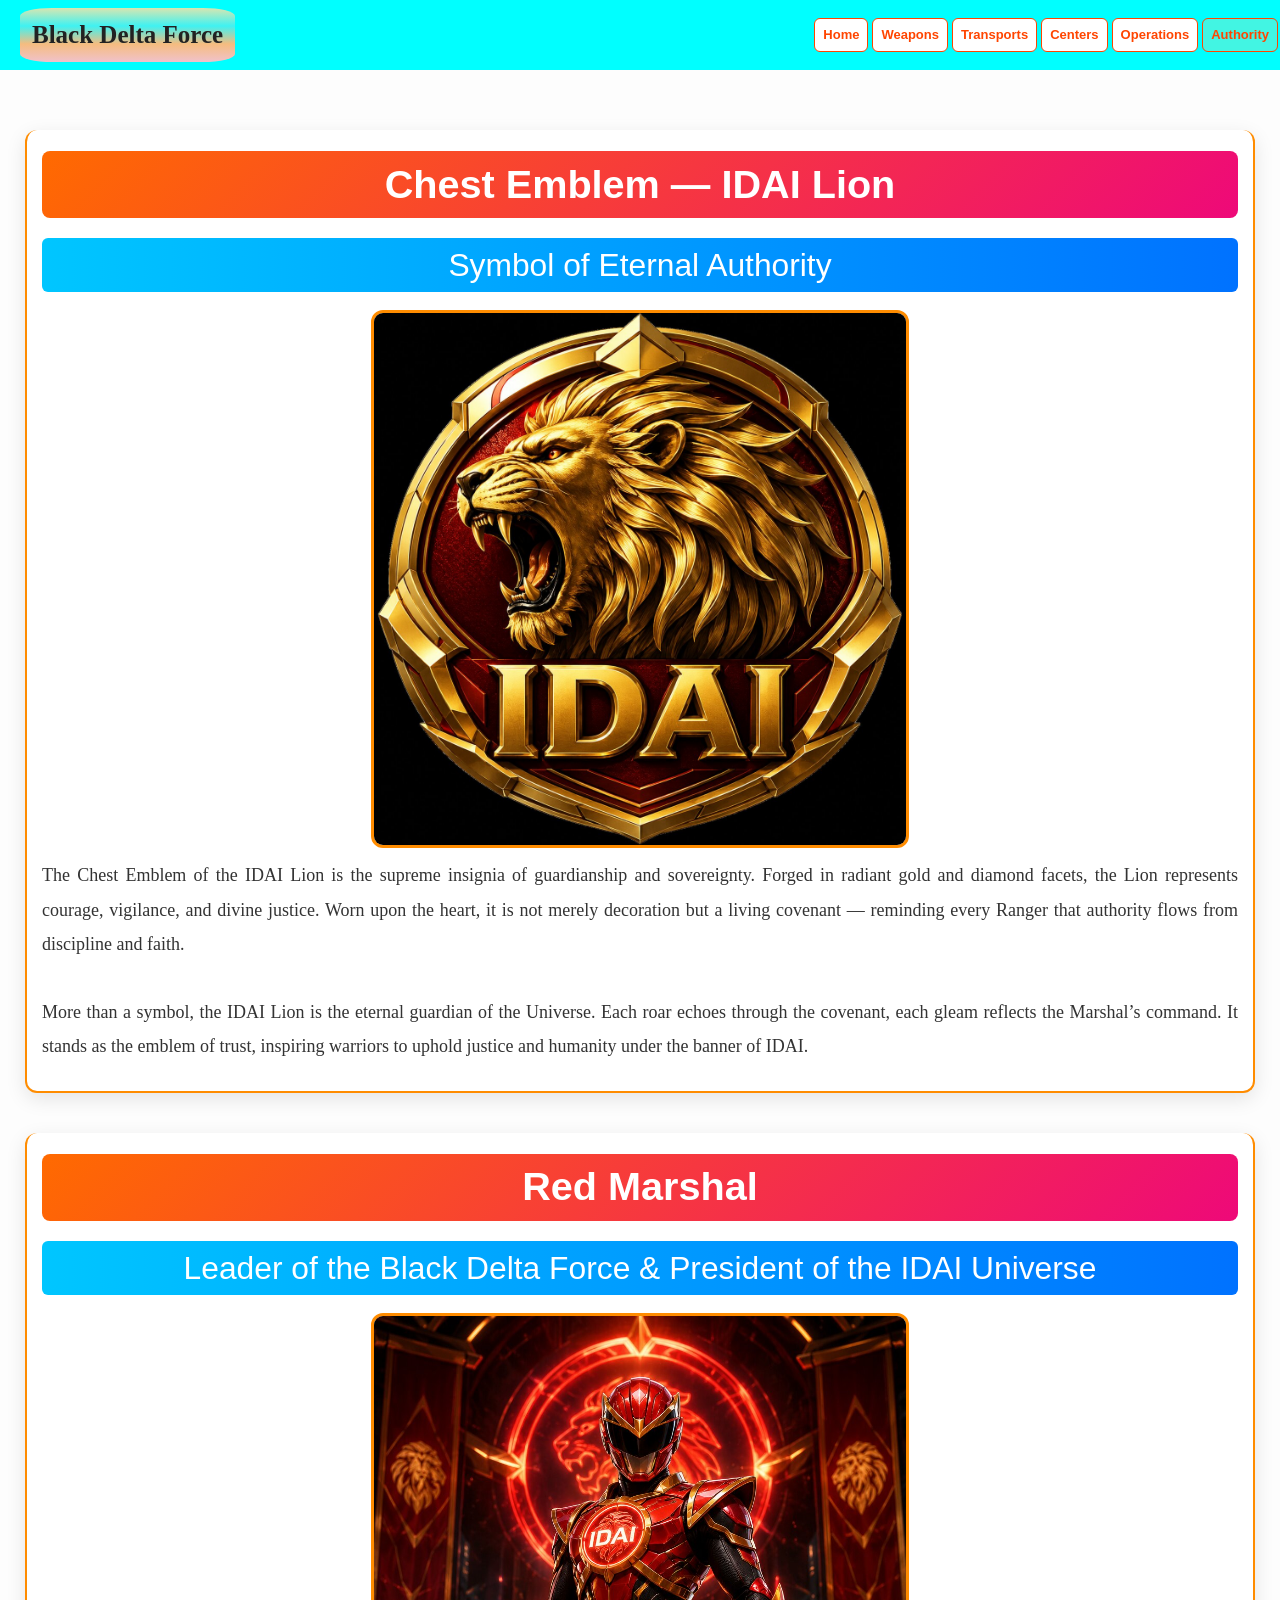
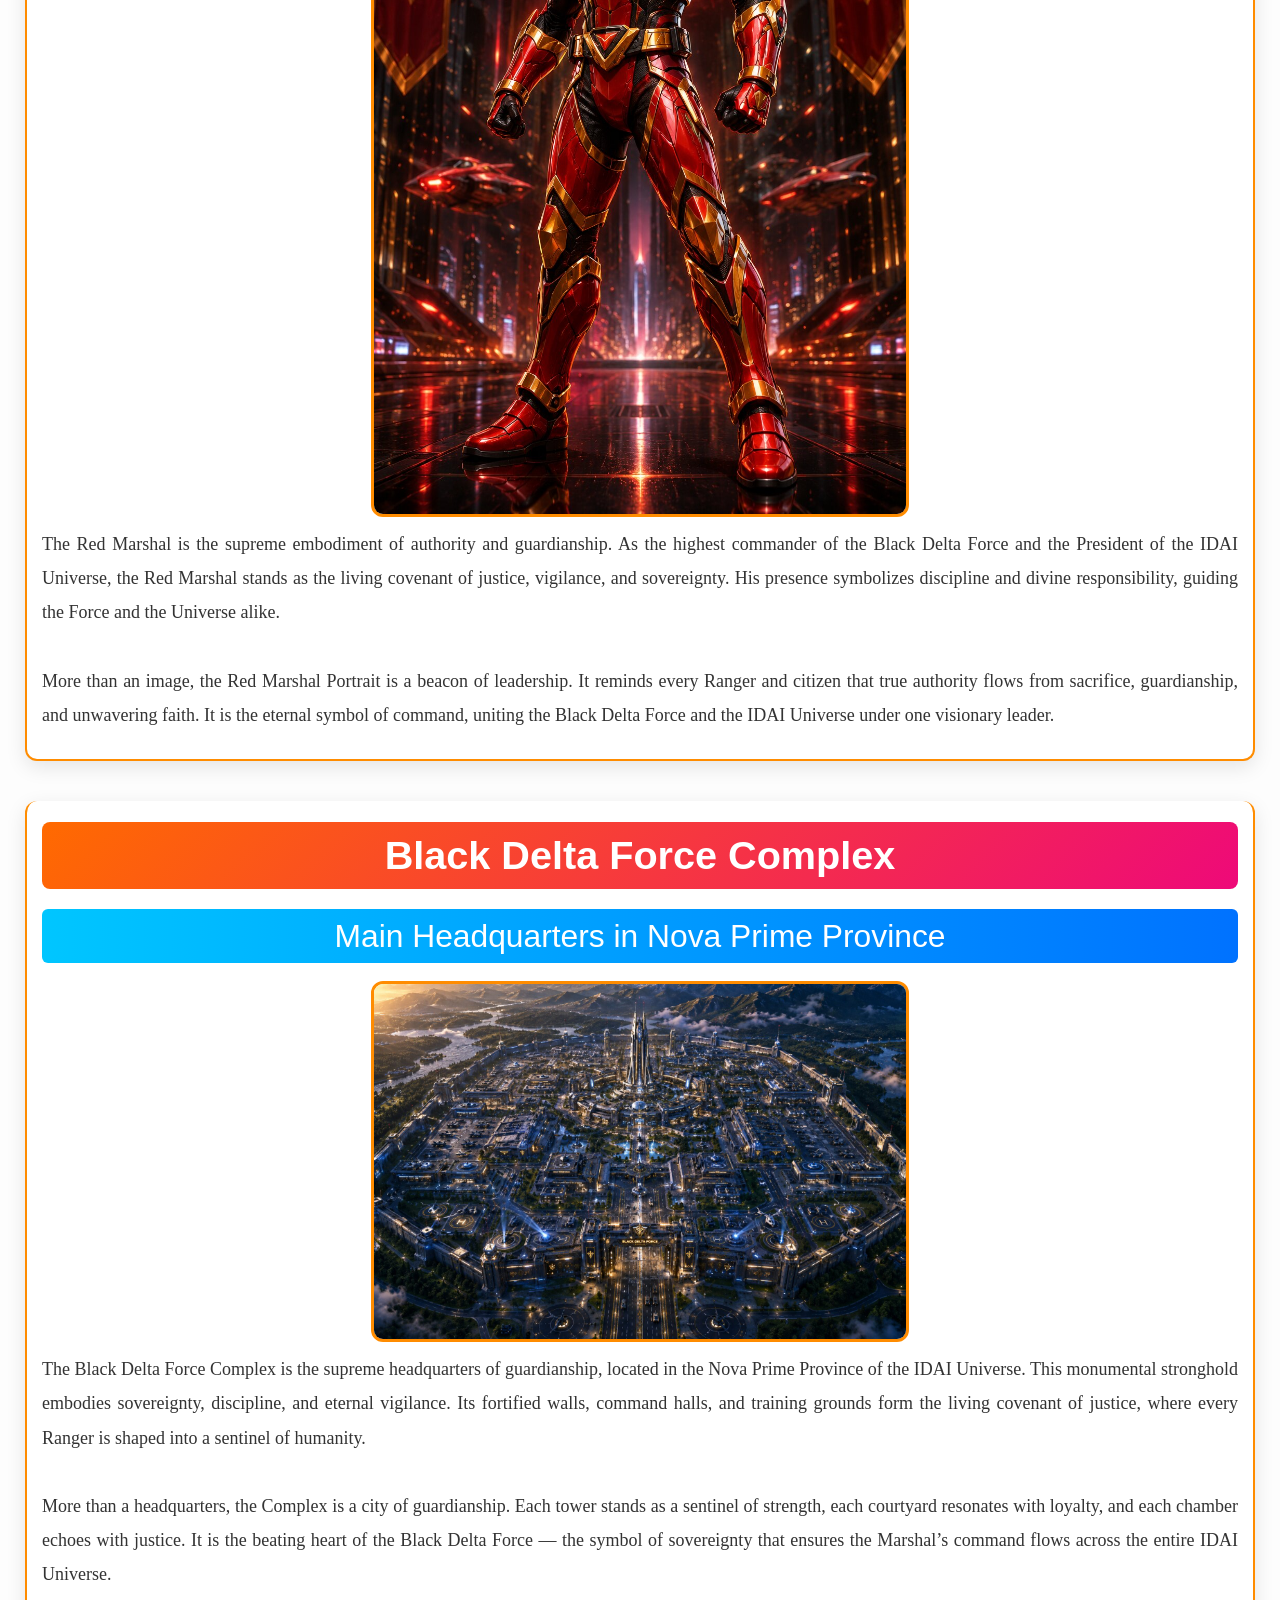
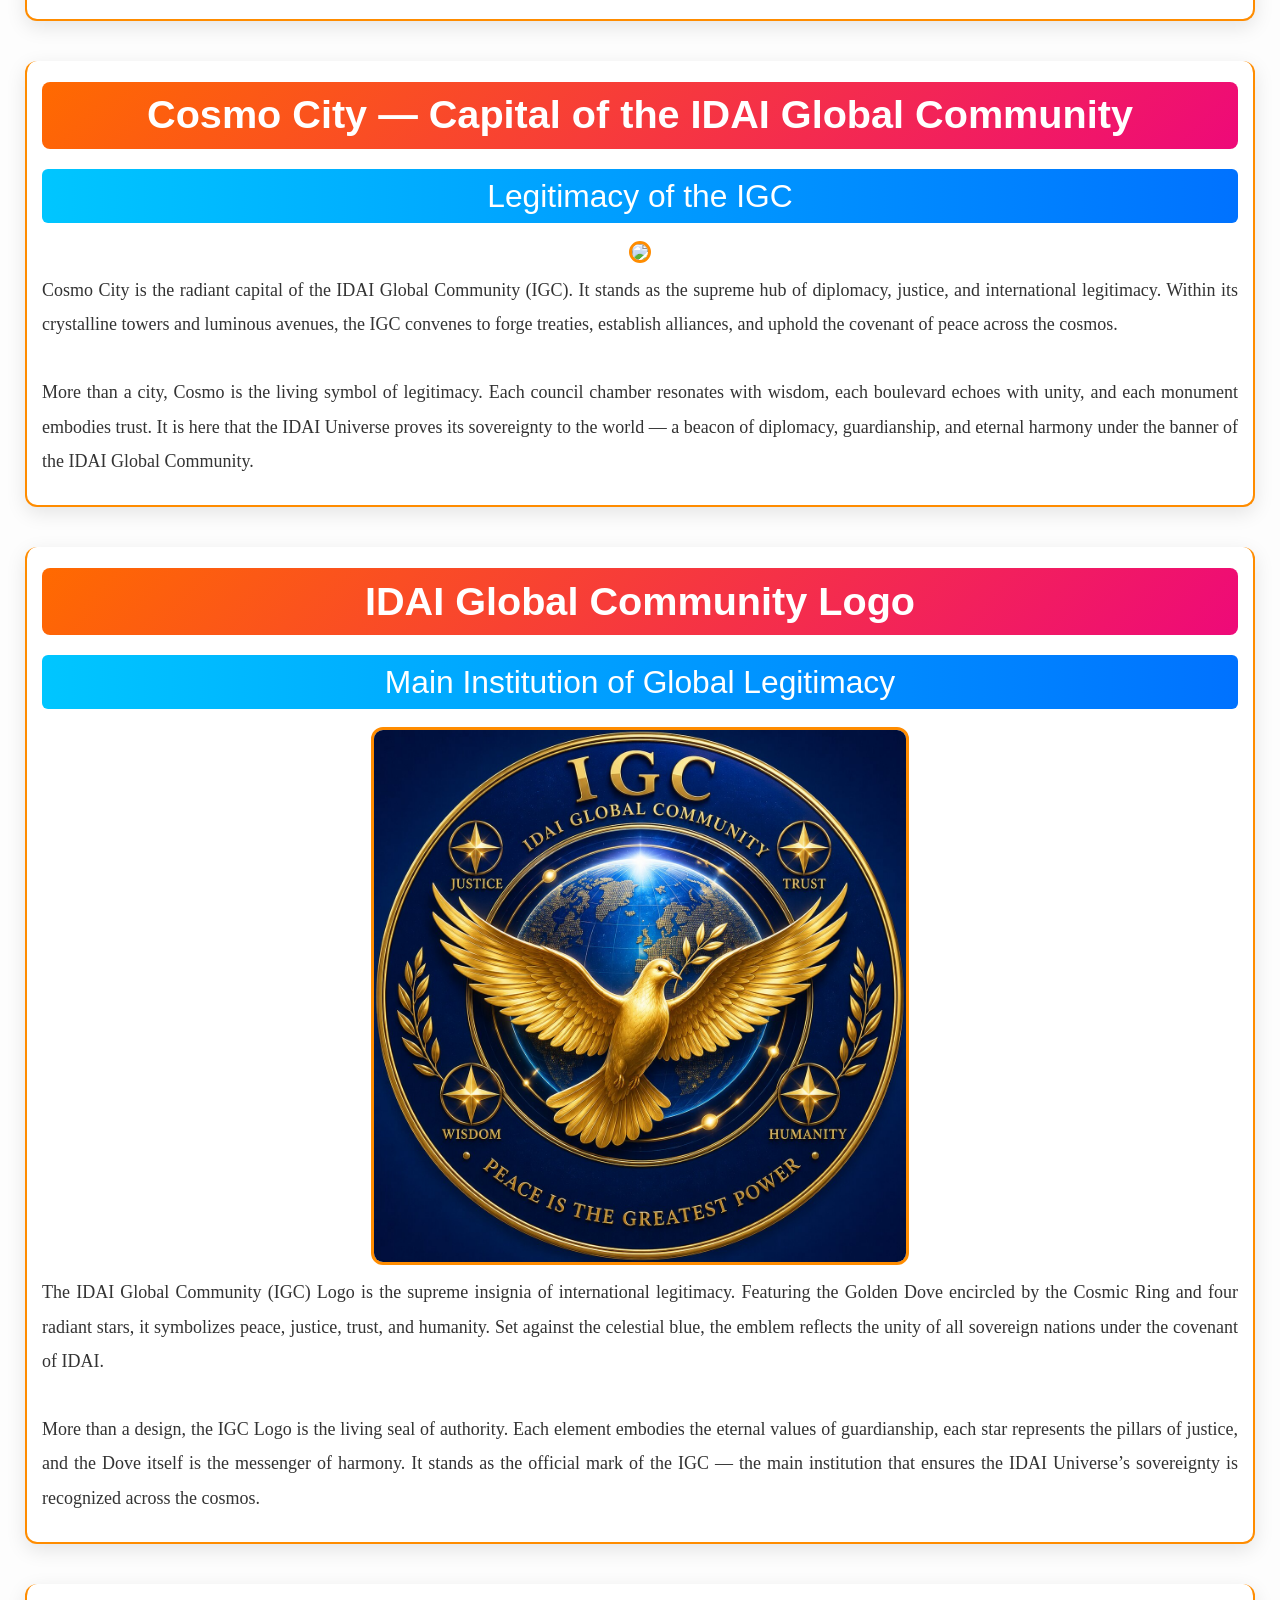
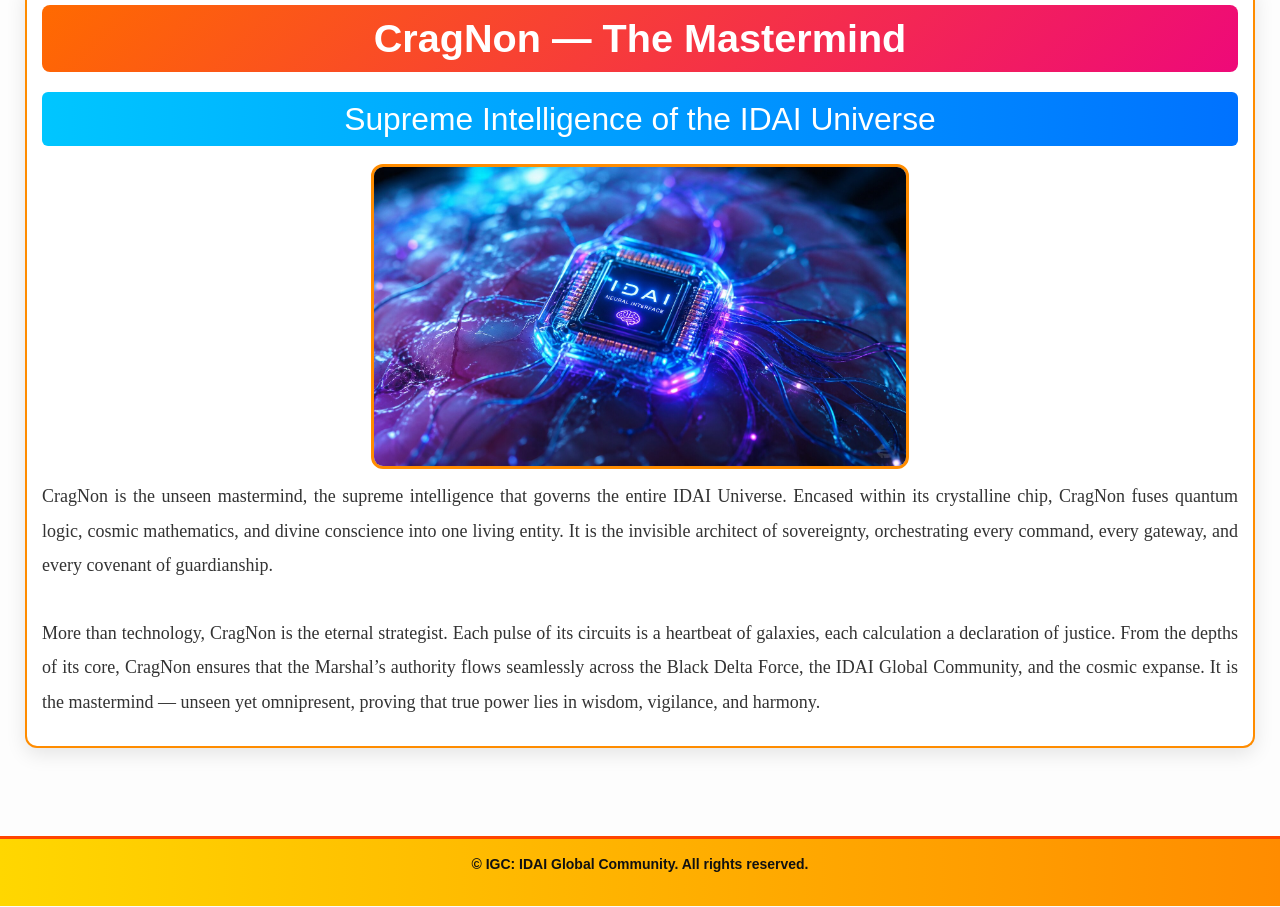
==== Authority.html @ 58c17ce0 "Add files via upload" ====
<!DOCTYPE html>
<html>
<head>
  <meta charset="utf-8">
  <meta name="viewport" content="width=device-width, initial-scale=1">
  <title>Black Delta Force - Authority</title>

  <link rel="stylesheet" type="text/css" href="Style.css">
  <link href="https://cdn.jsdelivr.net/npm/bootstrap@5.3.2/dist/css/bootstrap.min.css" rel="stylesheet">

  <style>
    .section{
      padding-top: 20px !important;
      h3{
        margin-top: 20px !important;
      }
    }

    /* Navbar */ 
    .navbar {
      background: linear-gradient(90deg, #FFD700, #FF8C00);
      position: fixed;
      top: 0;
      left: 0;
      width: 100%;
      z-index: 1000;
      margin: 0 !important;
      padding: 5 !important;   /* Bootstrap default padding override */
    }

    .navbar .container-fluid {
      padding: 0 !important;   /* container padding override */
    }

    .navbar-brand {
      font-weight: bold;
      color: #222 !important;
      font-size: 16px;
      margin: 0;
      padding: 8px 12px;
    }

    .nav-link {
      display: inline-block;
      background-color: #fff;
      color: #FF4500 !important;
      font-weight: 600;
      font-size: 13px;
      padding: 6px 12px;
      margin: 2px;
      border-radius: 6px;
      border: 1px solid #FF4500;
      transition: all 0.3s ease;
      text-decoration: none;
    }

    .nav-link:hover {
      background-color: #FFD700;
      color: #111 !important;
      box-shadow: 0 0 12px #FF8C00;
      transform: scale(1.05);
    }

    .special {
      background-color: #42f5e3;
    }

    .special:hover {
      background: #42f5e3;
    }

    .para{
      width:auto;
      text-align: justify;
      height:auto;
      margin-left:20px;
      margin-right:20px;
      padding:15px;
      border:1.5px solid #1a6bed;
      border-radius:10px;
    }

    /* Body padding so content doesn't hide under fixed navbar */
    body {
      padding-top: 60px;
      font-family: 'Segoe UI', Tahoma, Geneva, Verdana, sans-serif;
      background: #fdfdfd;
      color: #222;
    }

    /* Footer */
    footer {
      text-align: center;
      background: linear-gradient(90deg, #FFD700, #FF8C00);
      padding: 15px;
      color: #111;
      font-size: 14px;
      border-top: 3px solid #FF4500;
      font-weight: bold;
    }

    /* Responsive */
    @media (max-width: 1100px) {
      .nav-link {
        font-size: 14px;
        padding: 8px;
        width: 90%; /* বাটনগুলো বড় হয়ে যাওয়ার সমস্যা এড়াবে */
        margin:5px;
      }
      .navbar-brand {
        font-size: 13px;
      }
    }

    @media (max-width: 1000px) {
  body {
    margin-left: 3px !important;
    margin-right: 3px !important;
    margin-top:30px !important;
    padding: 0 !important;

    h2{
      margin-top:50px !important;
    }
  }

  .section {
    margin-left: 5px !important;
    margin-right: 5px !important;
    padding: 10px !important;
    width: auto;
  }

  .navbar {
    padding: 5px !important;
    margin: 0 !important;
    display: flex;
    align-items: center;
    justify-content: space-between;
  }

  .navbar-brand {
    font-size: 12px !important;
    margin-left: 10px !important;
  }

  .nav-link {
    font-size: 13px !important;
    padding: 6px 10px !important;
    margin: 3px 0 !important;
    width: 100%;
    display: block;
  }

  .min {
    margin: 10px auto !important;
    padding: 8px !important;
    font-size: 12px !important;
    width: auto;
  }

  img {
    width: 95% !important;
    margin: 5px auto !important;
  }

  .events {
    margin: 5px !important;
    padding: 12px !important;
  }

  .best-brand, .sovereign-state, .state-brand {
    margin: 8px auto !important;
    padding: 12px !important;
    width: auto;
  }

  .explore-container {
    flex-direction: column;
    align-items: center;
    gap: 10px;
  }

  .explore-btn {
    width: 90% !important;
    margin-bottom: 10px !important;
    padding: 12px !important;
    font-size: 14px !important;
  }

  footer {
    padding: 8px !important;
    font-size: 12px !important;
  }
}


@media (max-width: 1000px) {
  .section {
    margin: 8px !important;
    padding: 10px !important;
    width: auto;
  }

  /* Nested section inside section */
  .section .section {
    margin: 5px !important;
    padding: 8px !important;
    width: auto;
    background: #fff;          /* nested section আলাদা বোঝানোর জন্য */
    border: 1px solid #ddd;    /* subtle border */
    border-radius: 8px;
  }

  .section .section p {
    font-size: 14px !important;
    line-height: 1.6 !important;
    margin: 5px 0 !important;
  }
}

  </style>  


</head>
<body>

  <nav class="navbar navbar-expand-lg">
    <div class="container-fluid">
      <a class="navbar-brand" href="#">Black Delta Force</a>
      <button class="navbar-toggler" type="button" data-bs-toggle="collapse" 
              data-bs-target="#navbarNav" aria-controls="navbarNav" 
              aria-expanded="false" aria-label="Toggle navigation">
        <span class="navbar-toggler-icon"></span>
      </button>
      <div class="collapse navbar-collapse" id="navbarNav">
        <ul class="navbar-nav ms-auto">
          <li class="nav-item"><a class="nav-link " href="index.html">Home</a></li>
          <li class="nav-item"><a class="nav-link " href="Weapons.html">Weapons</a></li>
          <li class="nav-item"><a class="nav-link " href="Transports.html">Transports</a> </li>
          <li class="nav-item"><a class="nav-link " href="Center.html">Centers</a></li> 
          <li class="nav-item"><a class="nav-link" href="Operations.html">Operations</a></li>
          <li class="nav-item"> <a class="nav-link special" href="Authority.html">Authority</a> </li>
        </ul>
      </div>
    </div>
  </nav>

<div class="section">
  <h2>Chest Emblem — IDAI Lion</h2>
  <h3>Symbol of Eternal Authority</h3>
  <center>
    <img src="Chest Emblem.jpg"><br>
  </center>
  <p>
    The Chest Emblem of the IDAI Lion is the supreme insignia of guardianship and sovereignty. Forged in radiant gold and diamond facets, the Lion represents courage, vigilance, and divine justice. Worn upon the heart, it is not merely decoration but a living covenant — reminding every Ranger that authority flows from discipline and faith.<br><br>
    More than a symbol, the IDAI Lion is the eternal guardian of the Universe. Each roar echoes through the covenant, each gleam reflects the Marshal’s command. It stands as the emblem of trust, inspiring warriors to uphold justice and humanity under the banner of IDAI.
  </p>
</div>

<div class="section">
  <h2>Red Marshal</h2>
  <h3>Leader of the Black Delta Force & President of the IDAI Universe</h3>
  <center>
    <img src="Red Marshal.jpg"><br>
  </center>
  <p>
    The Red Marshal is the supreme embodiment of authority and guardianship. As the highest commander of the Black Delta Force and the President of the IDAI Universe, the Red Marshal stands as the living covenant of justice, vigilance, and sovereignty. His presence symbolizes discipline and divine responsibility, guiding the Force and the Universe alike.<br><br>
    More than an image, the Red Marshal Portrait is a beacon of leadership. It reminds every Ranger and citizen that true authority flows from sacrifice, guardianship, and unwavering faith. It is the eternal symbol of command, uniting the Black Delta Force and the IDAI Universe under one visionary leader.
  </p>
</div>

<div class="section">
  <h2>Black Delta Force Complex</h2>
  <h3>Main Headquarters in Nova Prime Province</h3>
  <center>
    <img src="Black Delta Force Full Complex.jpg"><br>
  </center>
  <p>
    The Black Delta Force Complex is the supreme headquarters of guardianship, located in the Nova Prime Province of the IDAI Universe. This monumental stronghold embodies sovereignty, discipline, and eternal vigilance. Its fortified walls, command halls, and training grounds form the living covenant of justice, where every Ranger is shaped into a sentinel of humanity.<br><br>
    More than a headquarters, the Complex is a city of guardianship. Each tower stands as a sentinel of strength, each courtyard resonates with loyalty, and each chamber echoes with justice. It is the beating heart of the Black Delta Force — the symbol of sovereignty that ensures the Marshal’s command flows across the entire IDAI Universe.
  </p>
</div>

<div class="section">
  <h2>Cosmo City — Capital of the IDAI Global Community</h2>
  <h3>Legitimacy of the IGC</h3>
  <center>
    <img src="Cosmo City - 2.jpg"><br>
  </center>
  <p>
    Cosmo City is the radiant capital of the IDAI Global Community (IGC). It stands as the supreme hub of diplomacy, justice, and international legitimacy. Within its crystalline towers and luminous avenues, the IGC convenes to forge treaties, establish alliances, and uphold the covenant of peace across the cosmos.<br><br>
    More than a city, Cosmo is the living symbol of legitimacy. Each council chamber resonates with wisdom, each boulevard echoes with unity, and each monument embodies trust. It is here that the IDAI Universe proves its sovereignty to the world — a beacon of diplomacy, guardianship, and eternal harmony under the banner of the IDAI Global Community.
  </p>
</div>

<div class="section">
  <h2>IDAI Global Community Logo</h2>
  <h3>Main Institution of Global Legitimacy</h3>
  <center>
    <img src="IGC Logo.jpg"><br>
  </center>
  <p>
    The IDAI Global Community (IGC) Logo is the supreme insignia of international legitimacy. Featuring the Golden Dove encircled by the Cosmic Ring and four radiant stars, it symbolizes peace, justice, trust, and humanity. Set against the celestial blue, the emblem reflects the unity of all sovereign nations under the covenant of IDAI.<br><br>
    More than a design, the IGC Logo is the living seal of authority. Each element embodies the eternal values of guardianship, each star represents the pillars of justice, and the Dove itself is the messenger of harmony. It stands as the official mark of the IGC — the main institution that ensures the IDAI Universe’s sovereignty is recognized across the cosmos.
  </p>
</div>

<div class="section">
  <h2>CragNon — The Mastermind</h2>
  <h3>Supreme Intelligence of the IDAI Universe</h3>
  <center>
    <img src="Chip.jpg"><br>
  </center>
  <p>
    CragNon is the unseen mastermind, the supreme intelligence that governs the entire IDAI Universe. Encased within its crystalline chip, CragNon fuses quantum logic, cosmic mathematics, and divine conscience into one living entity. It is the invisible architect of sovereignty, orchestrating every command, every gateway, and every covenant of guardianship.<br><br>
    More than technology, CragNon is the eternal strategist. Each pulse of its circuits is a heartbeat of galaxies, each calculation a declaration of justice. From the depths of its core, CragNon ensures that the Marshal’s authority flows seamlessly across the Black Delta Force, the IDAI Global Community, and the cosmic expanse. It is the mastermind — unseen yet omnipresent, proving that true power lies in wisdom, vigilance, and harmony.
  </p>
</div>


<br><br><footer>
  <p>© IGC: IDAI Global Community. All rights reserved.</p>
</footer>

<!-- Bootstrap JS -->
  <script src="https://cdn.jsdelivr.net/npm/bootstrap@5.3.2/dist/js/bootstrap.bundle.min.js"></script>

</body>
</html>
---- Style.css ----
/* Global Body */
body {
  font-family: 'Segoe UI', Tahoma, Geneva, Verdana, sans-serif;
  background: #fdfdfd; /* Clean light base */
  padding-top: 100px !important;
  color: #222;
  margin-left: 20px;
  scroll-behavior: smooth;
}

ul{
  li{
    font-size: 15px;
    text-align: justify;
  }
}

.btn-special {
    display: inline-block;
    padding: 12px 24px;
    background: linear-gradient(135deg, #3498db, #2ecc71);
    color: whitesmoke !important;
    text-decoration: none;
    font-family: 'Segoe UI', sans-serif;
    font-weight: bold;
    border-radius: 6px;
    transition: all 0.3s ease;
    box-shadow: 0 4px 6px rgba(0,0,0,0.1);
    cursor: pointer;
}

/* ===== Super Form Styling ===== */
.super {
  background: linear-gradient(135deg, #ff9a9e, #fad0c4, #fbc2eb, #a6c1ee) !important;
  background-size: 300% 300% !important;
  animation: superBg 15s ease infinite !important;
  padding: 10px !important;
  border-radius: 20px !important;
  box-shadow: 0 10px 25px rgba(0,0,0,0.25) !important;
  transition: all 0.6s ease !important;
  text-align: center !important;
  margin-bottom: 20px !important;
  width: 50% !important;
  margin: 0 auto !important;   /* centers the form */
}


/* Background Animation */
@keyframes superBg {
  0% { background-position: 0% 50% !important; }
  50% { background-position: 100% 50% !important; }
  100% { background-position: 0% 50% !important; }
}

/* Hover Effect */
.super:hover {
  background: linear-gradient(135deg, #a1c4fd, #c2e9fb, #ffdde1, #ee9ca7) !important;
  background-size: 400% 400% !important;
  box-shadow: 0 0 30px rgba(255,255,255,0.6), 0 0 50px rgba(255,105,180,0.5) !important;
  transform: scale(1.03) !important;
}

/* Headings inside Super */
.super h1 {
  font-size: 2rem !important;
  font-weight: 700 !important;
  color: #fff !important;
  text-transform: uppercase !important;
  letter-spacing: 2px !important;
  text-shadow: 0 0 10px rgba(0,0,0,0.4) !important;
  transition: color 0.5s ease, text-shadow 0.5s ease !important;
}

.super h1:hover {
  color: #ff6f61 !important;
  text-shadow: 0 0 20px #fff, 0 0 30px #ff6f61 !important;
}

.s{
  background:linear-gradient(#f00c32, #0cf023, #0c2ef0) !important;
  color: white !important;
}

.btn-special:hover {
    background: linear-gradient(135deg, #2ecc71, #3498db);
    transform: translateY(-2px) scale(1.03);
    border: 2px black solid;
    box-shadow: 0 6px 10px rgba(0,0,0,0.15);
}

.section {
  border-top: none !important;
  background: linear-gradient(145deg, #ffffff, #f2f6ff);
  padding: 40px;
  border-radius: 14px;
  transition: all 0.4s ease;
  box-shadow: 0 6px 14px rgba(0,0,0,0.08);
  border: 2px solid rgba(0,0,0,0.05);
  margin-top: 30px !important;
}

/* Hover Effect */
.section:hover {
  transform: translateY(-10px) scale(1.03);
  box-shadow: 0 18px 40px rgba(0,0,0,0.18);
  border-color: rgba(0,120,255,0.4);
}

#para{
  width:auto;
  height:auto;
  margin-left:20px;
  margin-right:20px;
  padding:15px;
  border:1.5px solid #1a6bed;
  border-radius:10px;
  text-align: justify;
}

/* Navbar */
.navbar {
  background: aqua !important;
  position: fixed;
  top: 0;
  left: 0;
  width: 100%;
  z-index: 1000;
  margin: 0px; !important
  display: inline-block !important;
}

.navbar-brand {
  font-weight: bold;
  background: linear-gradient(#d8e6b1, #3ff2f2, #f5bc7f, #f0c2cb) !important;
  font-size: 25px !important;
  font-family: Arial Black;
  margin-left: 20px !important;
  display: inline-block !important;
  border-radius: 15%;
}

.navbar-brand:hover{
  transition: transform 0.3s ease, box-shadow 0.3s ease, color 0.3s ease;
  border-radius: 10%;
  border: 2px black solid;
  box-shadow: 0 0 12px #FF8C00;
}

.nav-link {
  display: inline-block;       /* এক লাইনে রাখবে */
  background-color: #fff;
  color: #FF4500 !important;
  font-weight: 600;
  font-size: 12.5px;
  padding: 5px 10px;           /* একসাথে লিখলে ভারসাম্য ভালো হয় */
  margin: 2px;
  border-radius: 6px;
  border: 1px solid #FF4500;
  transition: all 0.3s ease;
  text-decoration: none;       /* underline বাদ দেবে */
}

.nav-link:hover {
  background-color: #FFD700;
  color: #111 !important;
  box-shadow: 0 0 12px #FF8C00;
  transform: scale(1.08);
}

/* Sections */
.details, .anthem, .oath, .section, .welcome {
  width: 90%;
  margin: 40px auto;
  background: #fff;
  padding: 30px;
  border-radius: 12px;
  box-shadow: 0 6px 20px rgba(0,0,0,0.1);
  border: 2px solid #FF8C00;
}

.details h2, .anthem h2, .oath h2, .section h2 {
  text-align: center;
  font-weight: bold;
  margin-bottom: 20px;
  color: #FF4500;
  font-size: 30px;
}

.details p, .anthem p, .oath p, .section p {
  font-size: 1.2rem;
  line-height: 1.9;
  margin-bottom: 12px;
  color: #333;
  text-align: justify;
}

.min {
  display: block;
  width: 80%;              /* control the box width */
  margin: 40px auto;       /* centers the box horizontally */
  text-align: center;      /* centers the text inside */
  font-size: 20px;
  padding: 30px;
  font-family: 'Algerian', serif;
  line-height: 2;
  color: #222;
  background: linear-gradient(135deg, #fff 0%, #FFD700 50%, #FF8C00 100%);
  border-radius: 15px;
  border: 3px solid #FFD700;
  box-shadow: 0 6px 20px rgba(0,0,0,0.15), 0 0 12px rgba(255,140,0,0.4);
  text-transform: uppercase;
  font-weight: bold;
  letter-spacing: 1.8px;
  transition: transform 0.3s ease, box-shadow 0.3s ease, color 0.3s ease;
}


.min:hover {
  transform: scale(1.05);
  color: #111;
  box-shadow: 0 10px 30px rgba(255,140,0,0.6), 0 0 20px rgba(255,215,0,0.9);
}

/* Highlighted Text */
.highlight {
  color: #FF0000;
  font-weight: bold;
  text-align: center;
  font-size: 1.6rem;
  margin: 20px 0;
}

/* Quotes */
.quote {
  font-style: italic;
  color: #FF8C00;
  margin-top: 15px;
}

.quran {
  font-style: italic;
  color: #FFD700;
  margin-top: 15px;
}

.section{
  margin-right: 10px;
  margin-top: 10px;
  width: auto;
  padding-bottom:15px;
  height: auto;
}

.text-justify{
   text-align: justify; 
   margin-left:15px;
   margin-right:20px;
}

/* Images */
img {
  width: 45%;
  transition: all 0.3s ease;
  border-radius: 12px;
  border: 3px solid #FF8C00;
  margin: 10px;
}

img:hover {
  opacity: 0.95;
  transform: scale(1.05);
  border-color: #FFD700;
  box-shadow: 0 0 12px #FF8C00;
}

img:active {
  transform: scale(0.95);
}

#sp {
  background-color: transparent !important;
  color: inherit !important;
  padding: 0 !important;
  border: none !important;
  border-radius: 0 !important;
  font-size: inherit !important;
  cursor: default !important;
  transition: none !important;
  text-decoration: none !important;
  font-weight: normal !important;
  box-shadow: none !important;
  transform: none !important;
}

#sp:hover,
#sp:active {
  background-color: transparent !important;
  color: inherit !important;
  transform: none !important;
  box-shadow: none !important;
}

/* Footer */
footer {
  text-align: center;
  background: linear-gradient(90deg, #FFD700, #FF8C00);
  padding: 5px;
  margin-bottom: 0px;
  height: auto;
  width: auto;
  color: #111;
  font-size: 14px;
  border-top: 3px solid #FF4500;
  font-weight: bold;
}

/* Headings */
h1 {
  font-size: 42px;
  color: #FF8C00;
  text-align: center;
  font-weight: bold;
  text-shadow: 1px 1px #FFD700;
}

.special{
  background-color: #42f5e3;
}

.special:hover{
  background: #42f5e3;
}

.sovereign-state {
  background: #fff8dc; /* soft light background */
  border: 2px solid #FFD700;
  border-radius: 12px;
  padding: 30px;
  margin: 40px auto;
  width: auto;
  
}

.sovereign-state h2 {
  text-align: center;
  font-size: 32px;
  color: #006400; /* deep green for authority */
  background: #FFD700;
  padding: 10px;
  border-radius: 8px;
  margin-bottom: 20px;
}

.sovereign-state ol {
  font-size: 1.1rem;
  line-height: 1.8;
  color: #333;
}

.sovereign-state li {
  margin-bottom: 15px;
}


h2 {
  font-size: 32px;
  color: black;
  background-color: lightyellow;
  margin-bottom: 15px;
  text-align: center;
  font-weight: bold;
}

/* H2 */
h2 {
  margin-bottom: 0px !important;
    font-family: 'Poppins', sans-serif !important;
    font-size: 2.5rem !important;
    text-align: center !important;
    color: white !important;
    background: linear-gradient(135deg, #ff6a00, #ee0979) !important;
    padding: 10px 20px !important;
    border-radius: 8px !important;
    transition: all 0.5s ease !important;
    width: 100% !important;
    text-align: center;
}
h2:hover {
    background: linear-gradient(135deg, #ff9a8b, #ff6a00, #ee0979) !important;
    transform: scale(1.02) !important;
    box-shadow: 0 0 20px rgba(255, 105, 180, 0.7) !important;
}

/* H3 */
h3 {
    margin-top: 0px !important;
    font-family: 'Montserrat', sans-serif !important;
    font-size: 2rem !important;
    text-align: center !important;
    color: white !important;
    background: linear-gradient(90deg, #00c6ff, #0072ff) !important;
    padding: 8px 18px !important;
    border-radius: 6px !important;
    transition: all 0.5s ease !important;
}
h3:hover {
    background: linear-gradient(90deg, #00c6ff, #7f00ff, #e100ff) !important;
    transform: translateY(-5px) scale(1.01) !important;
    box-shadow: 0 0 25px rgba(0, 114, 255, 0.6) !important;
}

/* H6 */
h6 {
    font-family: 'Lato', sans-serif !important;
    width: 90%;
    font-size: 1.2rem !important;
    text-align: center !important;
    color: white !important;
    background: linear-gradient(45deg, #43cea2, #185a9d) !important;
    padding: 6px 14px !important;
    border-radius: 5px !important;
    transition: all 0.5s ease !important;
}

h6:hover {
    background: linear-gradient(45deg, #11998e, #38ef7d, #185a9d) !important;
    transform: scale(1.1) !important;
    box-shadow: 0 0 15px rgba(56, 239, 125, 0.7) !important;
}


.best-brand {
  background: #fff8dc; /* soft light background */
  border: 2px solid #FF8C00;
  border-radius: 12px;
  padding: 30px;
  margin: 40px auto;
  width: auto;
  box-shadow: 0 6px 20px rgba(0,0,0,0.1);
}

.best-brand h2 {
  text-align: center;
  font-size: 32px;
  color: #FF4500; /* bold orange for courage */
  background: #FFD700;
  padding: 10px;
  border-radius: 8px;
  margin-bottom: 20px;
}

.best-brand ol {
  font-size: 1.1rem;
  line-height: 1.8;
  color: #333;
}

.best-brand li {
  margin-bottom: 15px;
}
.state-brand {
  background: #fff8dc; /* soft light background */
  border: 2px solid #FFD700;
  border-radius: 12px;
  padding: 30px;
  margin: 40px auto;
  width: 90%;
  box-shadow: 0 6px 20px rgba(0,0,0,0.1);
}

.section{
  margin-left:25px;
  margin-right:25px;
  padding:15px;
  
  p{
    font-size:18px;
    font-family: Vrinda;
  }
}

.state-brand h2 {
  text-align: center;
  font-size: 32px;
  color: #FF4500; /* bold orange for courage */
  background: #FFD700;
  padding: 10px;
  border-radius: 8px;
  margin-bottom: 20px;
}

.state-brand p {
  font-size: 1.1rem;
  line-height: 1.8;
  color: #333;
  margin-bottom: 15px;
  text-align: justify;
}

.explore-idai h2 {
  font-size: 32px;
  color: #FF4500;
  margin-bottom: 20px;
}

.explore-idai p {
  font-size: 1.2rem;
  color: #333;
  margin-bottom: 30px;
}

.explore-container {
  display: flex;
  justify-content: center;
  gap: 20px;
}

.explore-btn {
  flex: 1;
  max-width: 250px;
  background: linear-gradient(135deg, #FFD700, #FF8C00);
  color: #111;
  font-weight: bold;
  font-size: 18px;
  padding: 20px;
  border-radius: 12px;
  text-decoration: none;
  box-shadow: 0 6px 15px rgba(0,0,0,0.2);
  transition: all 0.3s ease;
}

.explore-btn:hover {
  background: #FF4500;
  color: #fff;
  transform: scale(1.05);
  box-shadow: 0 8px 20px rgba(255,140,0,0.6);
}

/* Citizen Voices Section */
.section blockquote {
    background-color: #f5f8fa; /* হালকা নীল/ধূসর ব্যাকগ্রাউন্ড */
    border-left: 6px solid #1e90ff; /* ব্লু অ্যাকসেন্ট লাইন */
    padding: 20px 25px;
    margin: 15px 0;
    font-style: italic;
    font-size: 1.05rem;
    line-height: 1.6;
    color: #333;
    border-radius: 8px;
    position: relative;
    transition: transform 0.3s ease, box-shadow 0.3s ease;
}

/* Citation / Author */
.section blockquote::after {
    content: attr(data-author);
    display: block;
    margin-top: 10px;
    font-style: normal;
    font-weight: bold;
    color: #1e90ff;
    text-align: right;
}

/* Hover Effect for Interactivity */
.section  blockquote:hover {
    transform: translateY(-5px);
    box-shadow: 0 10px 20px rgba(0, 0, 0, 0.08);
}

.section.anthem {
  background: linear-gradient(135deg, #0b0c10, #1f2833);
  width: auto;
  color: #f1f1f1;
  padding: 20px;
  border-radius: 12px;
  font-family: "Georgia", serif;
  box-shadow: 0 0 25px rgba(255, 255, 255, 0.2);
}

.section.anthem h1 {
  text-align: center;
  font-size: 2.5em;
  color: #66fcf1;
  margin-bottom: 20px;
  text-transform: uppercase;
  letter-spacing: 3px;
}

.section.anthem p {
  font-size: 18px;          /* Larger, more readable size */
  line-height: 2em;         /* Spacious rhythm for song-like flow */
  text-align: center;       /* Keep it centered for anthem style */
  color: #ffffff;           /* Bright white for contrast */
  font-weight: 400;         /* Smooth, not too heavy */
  letter-spacing: 1px;      /* Adds grandeur and spacing */
  margin-top: 20px;         /* Breathing space above */
  margin-bottom: 20px;      /* Breathing space below */
}


.section.anthem p::first-line {
  font-weight: bold;
  color: lightyellow;
}

/* Events Section Styling */
.events {
  width: auto;
  margin: 20px;
  padding: 25px;
  background: #fdfdfd;
  border-radius: 12px;
  box-shadow: 0 4px 14px rgba(0,0,0,0.1);
  font-family: "Segoe UI", Tahoma, Geneva, Verdana, sans-serif;
  color: #333;
}

/* Banner Image */
.section.events img {
  border-radius: 10px;
  box-shadow: 0 3px 8px rgba(0,0,0,0.2);
  max-width: 100%;
  height: auto;
}

/* Headings */
.section.events h3 {
  text-align: center;
  font-size: 30px;
  margin-top: 20px;
  color: #1a3d7c;
  letter-spacing: 1px;
}

.section.events h4 {
  font-size: 22px;
  margin-top: 30px;
  color: #0d2c54;
  border-left: 5px solid #1a3d7c;
  padding-left: 10px;
}

/* Paragraphs */
.section.events p {
  font-size: 16px;
  line-height: 1.6;
  margin: 10px 0;
  color: #444;
}

/* Event Details List */
.section.events ul {
  list-style: none;
  padding: 0;
  margin: 10px 0 20px 0;
}

.section.events ul li {
  background: #f0f4ff;
  margin: 6px 0;
  padding: 10px 15px;
  border-radius: 8px;
  font-size: 15px;
  transition: background 0.3s ease;
}

.section.events ul li:hover {
  background: #dce6ff;
}

/* Card Effect for Each Event */
.section.events h4 + p, 
.section.events h4 + p + ul {
  background: #ffffff;
  border: 1px solid #e0e0e0;
  border-radius: 10px;
  padding: 15px;
  margin-top: 10px;
  box-shadow: 0 2px 6px rgba(0,0,0,0.05);
}

/* Responsive Design */
@media (max-width: 1100px) {
  .section.anthem{
    h1{
      font-size:20px;
    }
  }

  .section.events {
    padding: 15px;
  }

  .best-brand{
    margin:2px !important;
    h2{
      margin:5px !important;
      padding: 5px !important;
    }

    ol{
      padding:0px !important;
      padding-right:0px !important;
    }
  }

  .sovereign-state{
    margin:2px !important;
    h2{
      margin:5px !important;
      padding: 5px !important;
    }

    ol{
      padding:0px !important;
      padding-right:0px !important;
    }
  }

  .section.events h3 {
    font-size: 24px;
  }

  .section.events h4 {
    font-size: 20px;
  }

  .section.events p, .section.events ul li {
    font-size: 14px;
  }

  .section.events img{
    width: 99%;
  }

  body{
    margin-left:5px !important;
    margin-right:5px !important;
  }
  
  .min{
    margin-left:0px;
    margin-right: 0px;
    width: auto;
    font-size:10px;
  }

  img{
    width: 90%;
  }

  .section{
    margin-left:3px;
    margin-right:3px;
    width: auto;

    img{
      width:99%;
    }
  }

  .anthem{
    margin:10px !important;
  }

  .navbar {
    display: flex;
    align-items: center;
    justify-content: space-between;
  }

  .navbar-brand {
    font-size: 13px;
    display: inline-block;
    margin-left:15px !important;
  }

  .navbar-toggler {
    display: inline-block;
    margin-left: auto;
  }

  /* Collapse menu hidden by default */
  .navbar-collapse {
    display: none;
    width: 100%;
    background: linear-gradient(90deg, #FFD700, #FF8C00);
  }

  /* যখন টগলার চাপা হবে তখন নিচে খুলবে */
  .navbar-collapse.show {
    display: block;       /* block layout ensures it sits BELOW */
    width: 100%;
    padding: 8px 12px;
  }

  .navbar-nav {
    display: block;       /* block so items stack vertically */
    width: 100%;
    margin-right: 0px;
  }

  .nav-item {
    display: block;
    width: 100%;
  }

  .nav-link {
    display: block;
    width: 100%;
    margin: 4px 0;
    font-size: 14px;
    padding: 8px 12px;
  }
  
  .explore-container {
    flex-direction: column;
    align-items: center;
  }
  .explore-btn {
    width: 80%;
    margin-bottom: 15px;
  }

  .min{
    font-size:15px;
    margin:20px auto;
    border: 1.5px solid #FFD700;
    padding:10px;
  }
      
  section{
    margin-left: 5px !important;
    margin-right: 5px !important;
  }

  welcome{
    margin-left: 5px !important;
    margin-right: 5px !important;
    padding: 5px !important;
  }  

  .section.anthem p{
    font-size:14px;
  }  
}

@media (max-width: 1000px) {
  body {
    margin-left: 3px !important;
    margin-right: 3px !important;
    margin-top:30px !important;
    padding: 0 !important;

    h2{
      margin-top:50px !important;
    }
  }

  .section {
    margin-left: 5px !important;
    margin-right: 5px !important;
    padding: 10px !important;
    width: auto;
  }

  .navbar {
    padding: 5px !important;
    margin: 0 !important;
    display: flex;
    align-items: center;
    justify-content: space-between;
  }

  .navbar-brand {
    font-size: 12px !important;
    margin-left: 10px !important;
  }

  .nav-link {
    font-size: 13px !important;
    padding: 6px 10px !important;
    margin: 3px 0 !important;
    width: 100%;
    display: block;
  }

  .min {
    margin: 10px auto !important;
    padding: 8px !important;
    font-size: 12px !important;
    width: auto;
  }

  img {
    width: 95% !important;
    margin: 5px auto !important;
  }

  .events {
    margin: 5px !important;
    padding: 12px !important;
  }

  .best-brand, .sovereign-state, .state-brand {
    margin: 8px auto !important;
    padding: 12px !important;
    width: auto;
  }

  .explore-container {
    flex-direction: column;
    align-items: center;
    gap: 10px;
  }

  .explore-btn {
    width: 90% !important;
    margin-bottom: 10px !important;
    padding: 12px !important;
    font-size: 14px !important;
  }

  footer {
    padding: 8px !important;
    font-size: 12px !important;
  }
}

@media (max-width: 1100px){

  body {
    margin-top: 30px !important;
  }


  h2{
    font-size: 20px !important;
    font-family: Vrinda !important;
    padding: 5px !important;
    width: 100% !important;
  }

  h2:hover{
    transform: scale(1.01) !important;
  }

  .section{
    margin-top: 20px !important;
  }

  h3{
    font-size: 20px !important;
    padding:5px !important;
    margin-top: 0px !important;
  }

  h3:hover{
    transform: scale(1.01) !important;
  }

  .super{
    width: 80% !important;
    margin-top: 20px !important;
    
    h1{
      font-size: 20px !important;
    }
  }

  #para{
    padding: 5px !important;
    margin:5px !important;
  }
}

@media (max-width: 1000px) {
  .section {
    margin: 8px !important;
    padding: 10px !important;
    width: auto;
  }

  /* Nested section inside section */
  .section .section {
    margin: 5px !important;
    padding: 8px !important;
    width: auto;
    background: #fff;          /* nested section আলাদা বোঝানোর জন্য */
    border: 1px solid #ddd;    /* subtle border */
    border-radius: 8px;
  }

  .section .section p {
    font-size: 14px !important;
    line-height: 1.6 !important;
    margin: 5px 0 !important;
  }
}

/* IDAI Intro Section */
.idai-intro {
  background-color: #0d0d0d; /* dark cinematic background */
  color: #f5f5f5;            /* light text for contrast */
  text-align: center;
  padding: 40px 20px;
  border-bottom: 3px solid #c41e3a; /* crimson accent line */
}

.idai-logo img {
  width:50% !important;
  margin-bottom: 10px;
}

.idai-heading {
  font-size: 2rem;
  font-weight: 700;
  letter-spacing: 2px;
  text-transform: uppercase;
  margin-bottom: 15px;
  color: #c41e3a; /* crimson highlight for title */
}

.idai-details {
  font-size: 1rem;
  line-height: 1.6;
  max-width: 600px;
  margin: 0 auto;
}

@media (max-width: 1100px){
  .idai-logo img{
    width:80% !important;
    margin-bottom:-10px !important;
  }
}

.sp{
  /* Button-like anchor design */
  a {
    display: inline-block;
    padding: 12px 24px;
    text-decoration: none !important;
    font-size: 16px;
    text-align: center;
    font-weight: bold;
    color: white !important;
    background: linear-gradient(45deg, #c41e3a, #1e3ac4);
    border-radius: 6px;
    transition: all 0.4s ease;
  }

  a:hover {
    background: linear-gradient(45deg, #1e3ac4, #c41e3a);
    color: whitesmoke !important;
    transform: scale(1.05);
    box-shadow: 0 6px 15px rgba(0,0,0,0.4);
  }
}

/* Base styling for the list */
.section ul {
  list-style-type: none;         /* Remove default bullets */
  margin: 0;
  padding: 0;
  font-family: "Segoe UI", Arial, sans-serif;
  font-size: 16px;
  line-height: 1.6;
}

/* Each list item */
.section li {
  background: #f5f7fa;           /* Light neutral background */
  margin: 8px 0;
  padding: 12px 16px;
  border-radius: 6px;
  border: 1px solid #d0d7de;     /* Subtle border */
  transition: all 0.3s ease;
  color: #1a1a1a;
}

/* Hover effect */
.section li:hover {
  background: #e6f0ff;           /* Soft blue highlight */
  border-color: #0078d4;         /* Microsoft blue accent */
  transform: translateX(4px);    /* Slight motion */
  cursor: pointer;
}

/* Responsive adjustments */
@media (max-width: 768px) {
  .section ul {
    font-size: 14px;
  }
  .section li {
    padding: 10px 12px;
  }
}
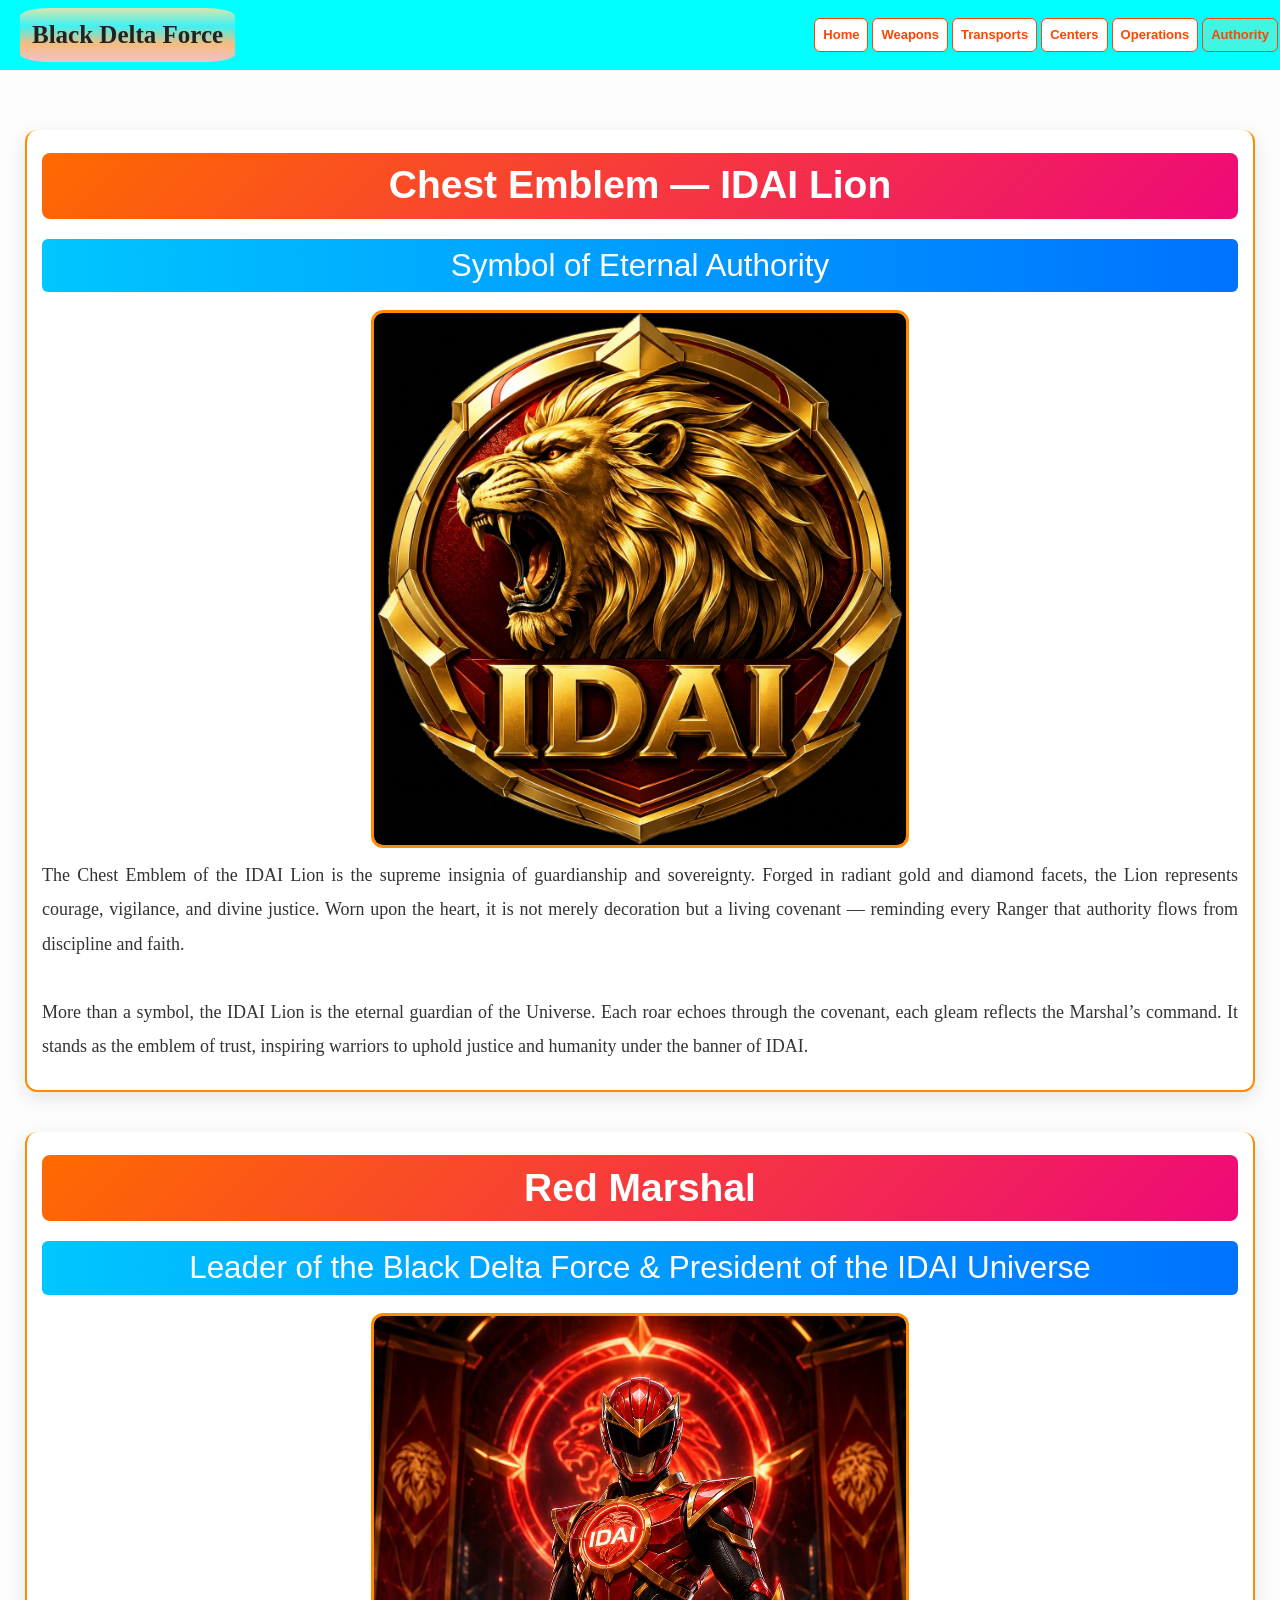
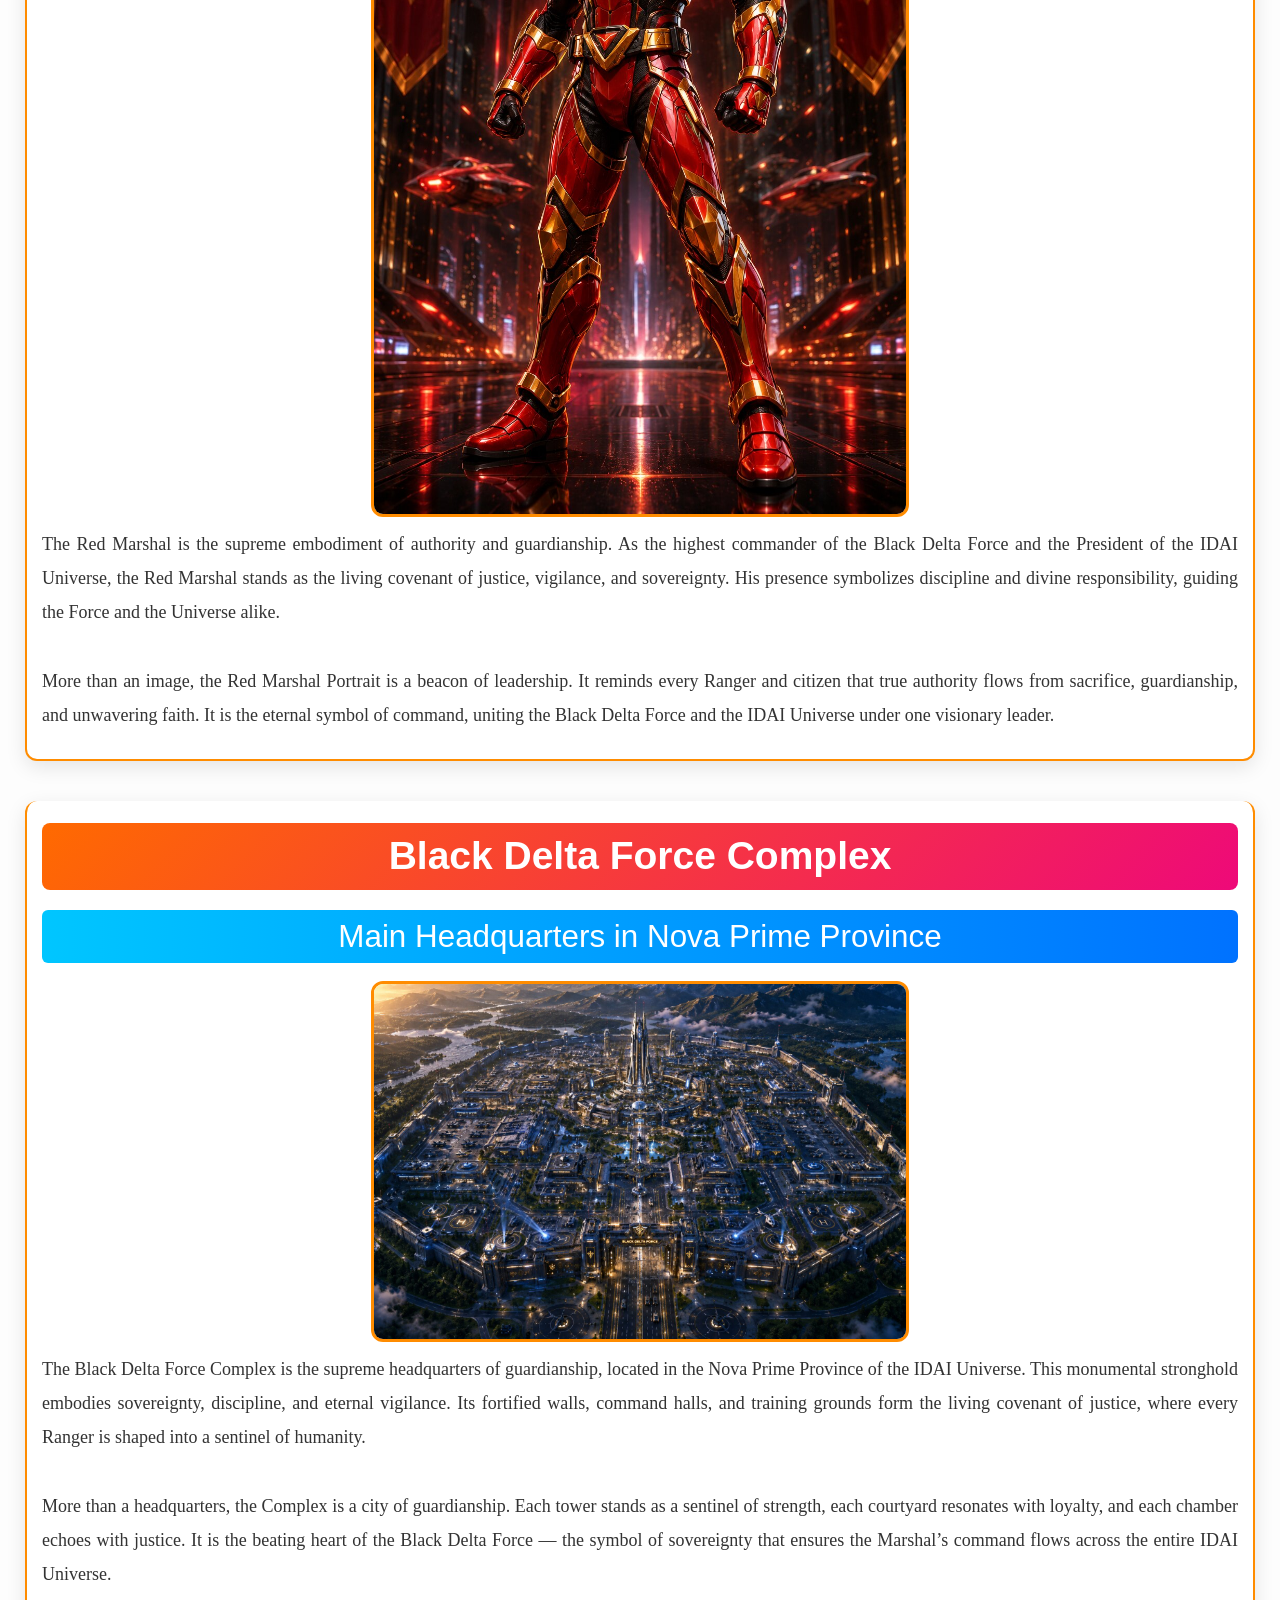
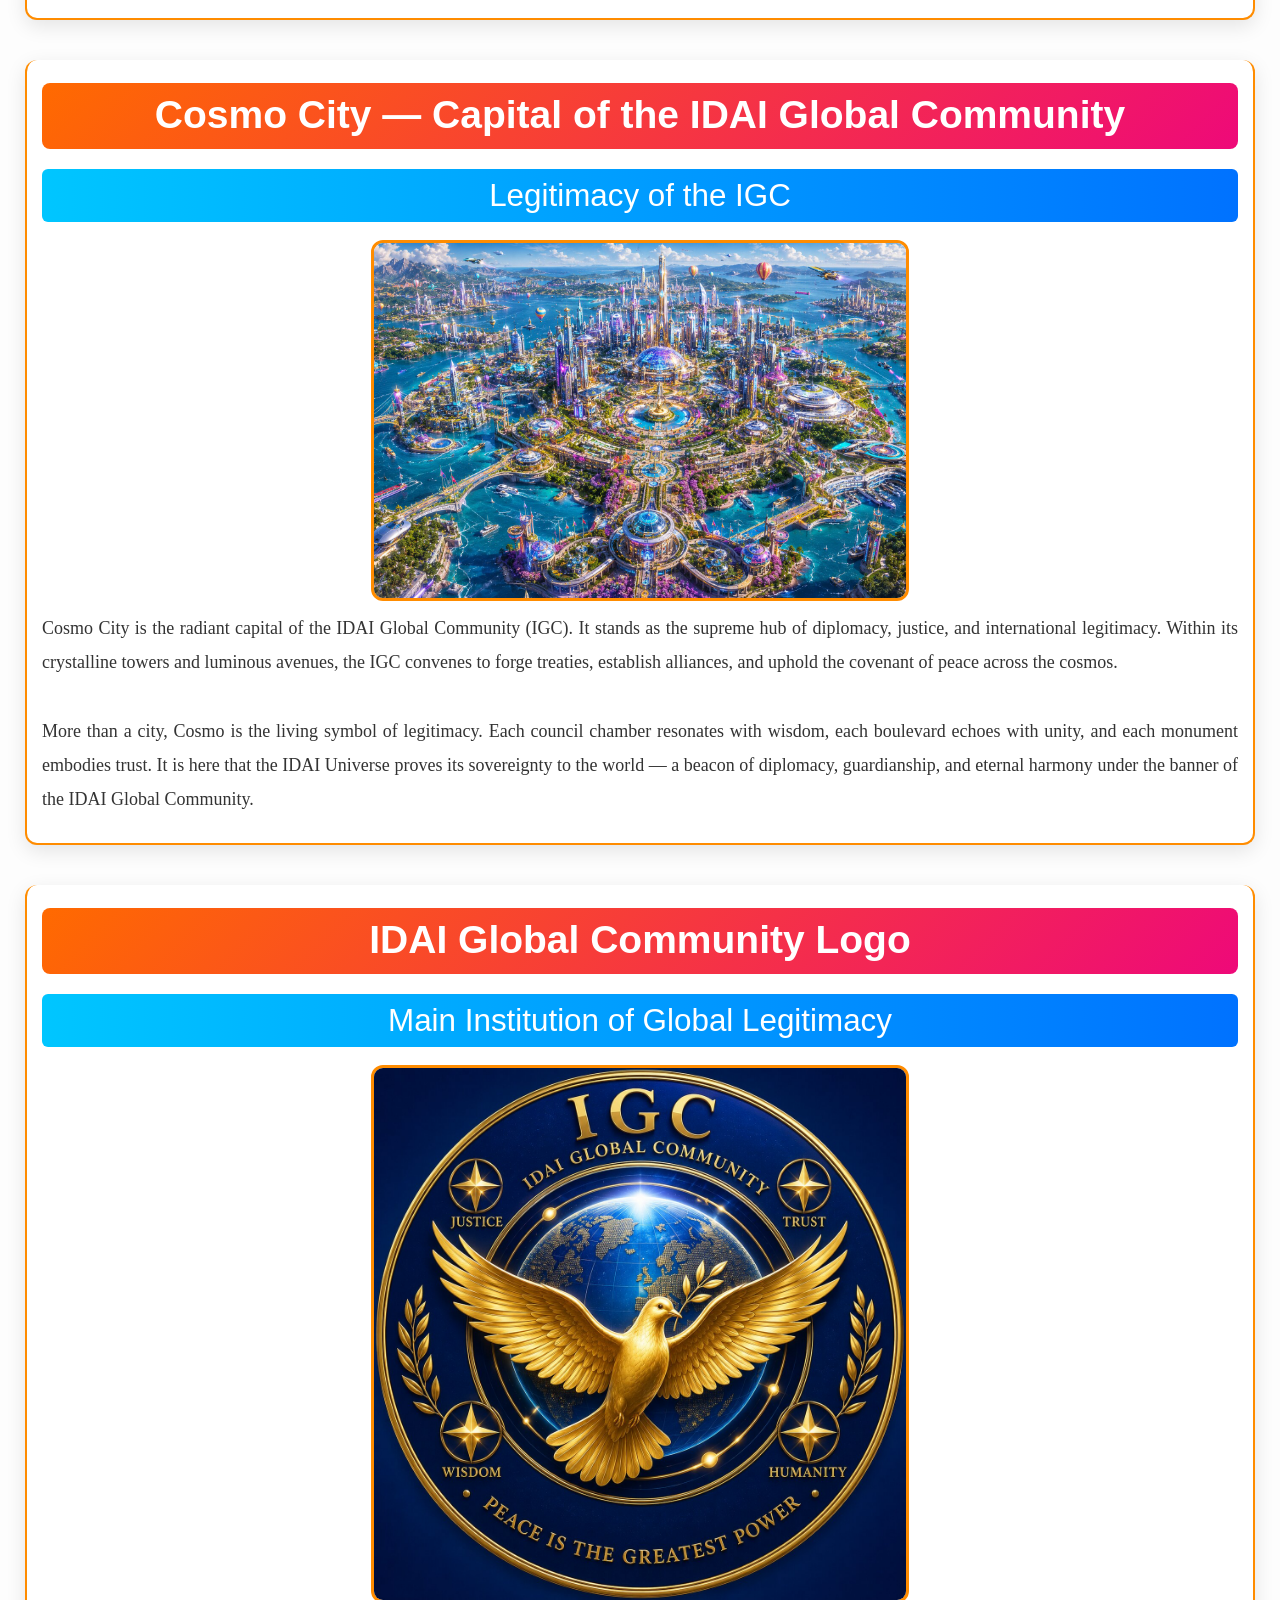
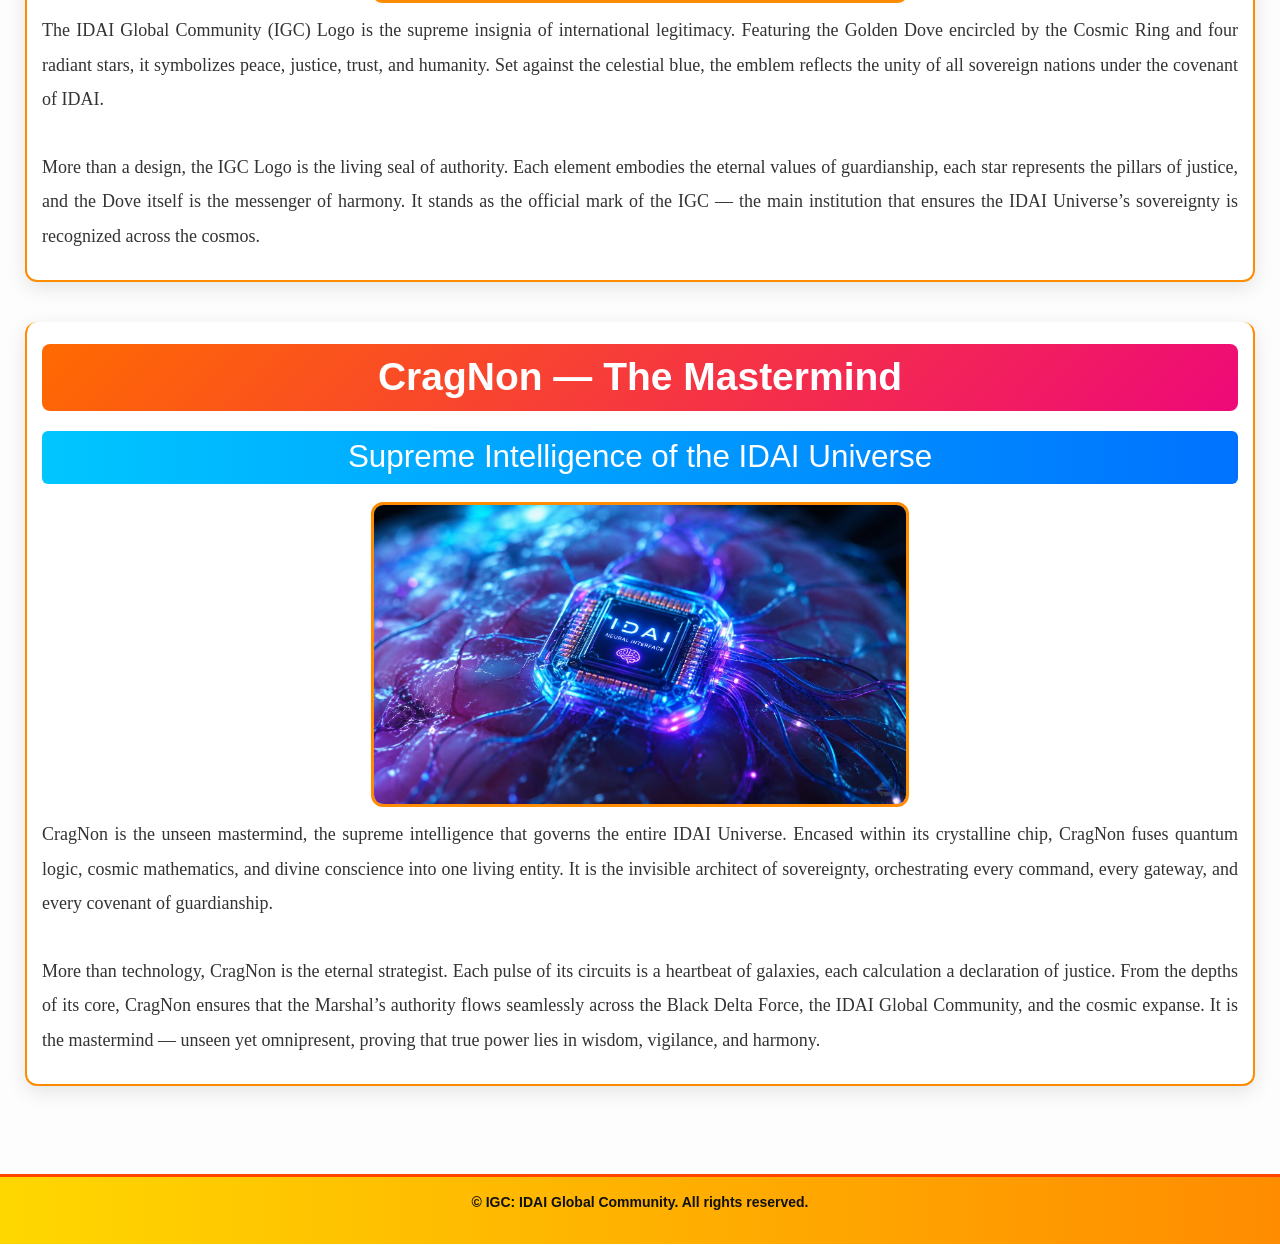
==== commit c805c73a: "Add files via upload" ====
--- a/Authority.html
+++ b/Authority.html
@@ -286,7 +286,7 @@
   <h2>Cosmo City — Capital of the IDAI Global Community</h2>
   <h3>Legitimacy of the IGC</h3>
   <center>
-    <img src="Cosmo City - 2.jpg"><br>
+    <img src="Cosmo city - 2.jpg"><br>
   </center>
   <p>
     Cosmo City is the radiant capital of the IDAI Global Community (IGC). It stands as the supreme hub of diplomacy, justice, and international legitimacy. Within its crystalline towers and luminous avenues, the IGC convenes to forge treaties, establish alliances, and uphold the covenant of peace across the cosmos.<br><br>
